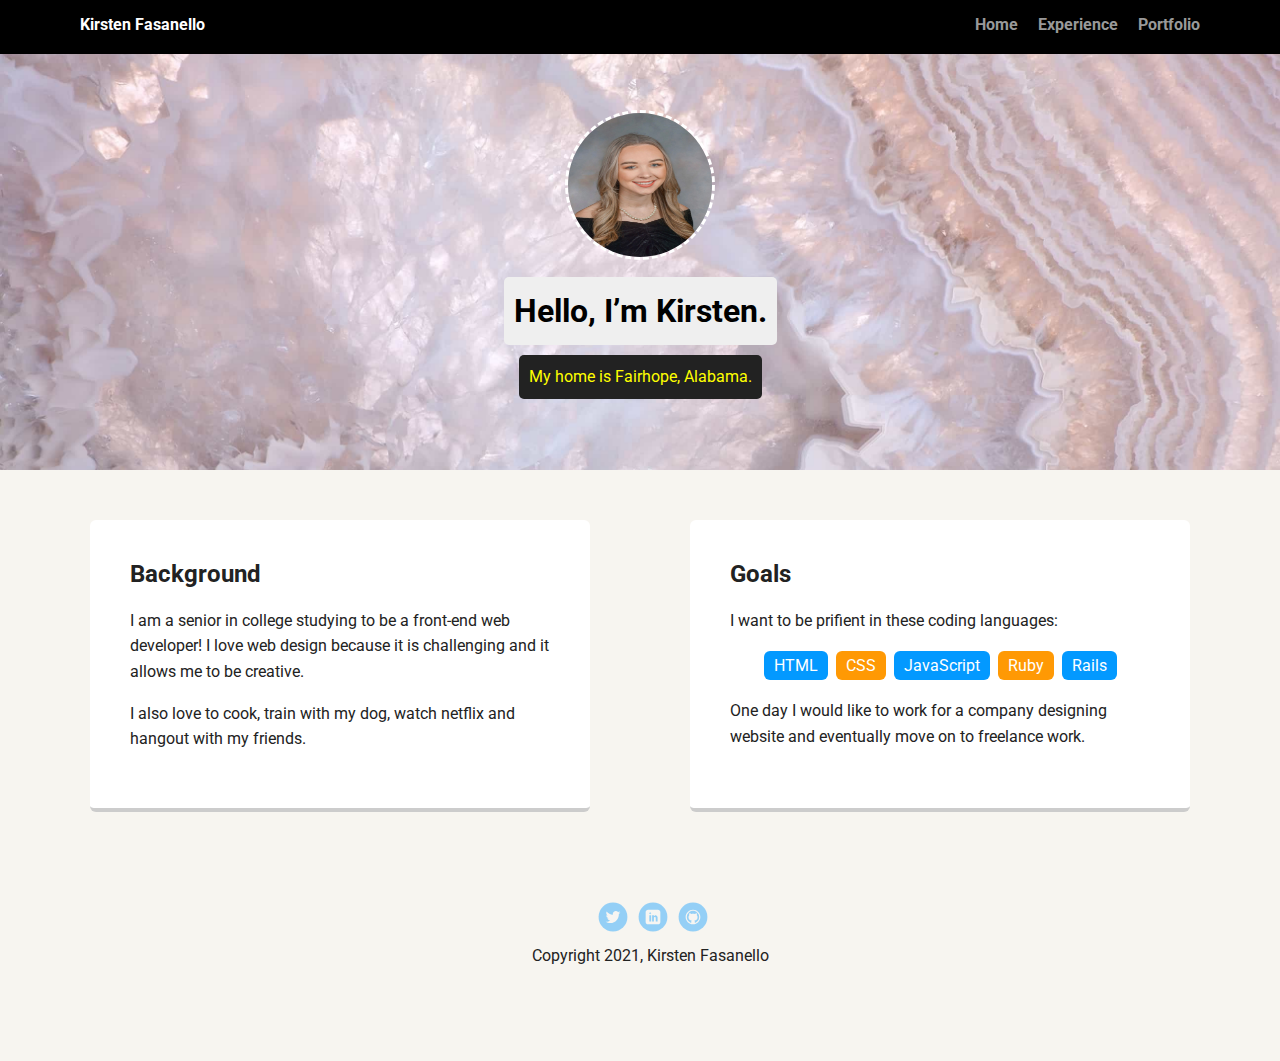
==== index.html @ e73f9498 "added background img" ====
<!doctype html>
<html lang="en">
<head>
  <meta charset="utf-8">
  <title>Kirsten Fasanello's Profile</title>
  <meta name="viewport" content="width=device-width, initial-scale=1.0">
  <link rel="stylesheet" href="styles.css">
  <link href="https://fonts.googleapis.com/css?family=Muli%7CRoboto:400,300,500,700,900" rel="stylesheet"></head>
  <body>

    <div class="main-nav">
        <ul class="nav">
          <li class="name">Kirsten Fasanello</li>
          <li><a href="index.html">Home</a></li>
          <li><a href="experience">Experience</a></li>
          <li><a href="digital making/portfolio/ .png">Portfolio</a></li>
        </ul>
    </div>

    <header>
      <img src="images/comp copy.jpg" alt="proffesional picture of Kirsten Fasanello" class="profile-image">
      <h1 class="tag name">Hello, I’m Kirsten.</h1>
      <p class="tag location">My home is Fairhope, Alabama.</p>
    </header>

    <main class="flex">
      <div class="card">
        <h2>Background</h2>
        <p>I am  a senior in college studying to be a front-end web developer! I love web design because it is challenging and it allows me to be creative.</p>
        <p>I also love to cook, train with my dog, watch netflix and hangout with my friends.</p>
      </div> 

      <div class="card">
        <h2>Goals</h2>
        <p>I want to be prifient in these coding languages:</p>
        <ul class="skills">
          <li>HTML</li>
          <li>CSS</li>
          <li>JavaScript</li>
          <li>Ruby</li>
          <li>Rails</li>
        </ul>
        <p>One day I would like to work for a company designing website and eventually move on to freelance work.</p>
      </div> 

    </main>
    <footer>
      <ul>
        <li><a href="https://www.instagram.com/kirstenfass/" class="social twitter">Instagram</a></li>
        <li><a href="https://www.linkedin.com/in/kirsten-fasanello-00a2011b7/" class="social linkedin">LinkedIn</a></li>
        <li><a href="https://github.com/kfas07" class="social github">Github</a></li>
      </ul>
      <p class="copyright">Copyright 2021, Kirsten Fasanello</p>
    </footer>
  </body>
  </html>
---- styles.css ----
/* Global Layout Set-up */
* { 
  box-sizing: border-box;
}
  
body {
  margin: 0;
  padding: 0;
  text-align: center;
  font-family: 'Roboto', sans-serif;
  color: #222;
  background: #f7f5f0;
}
/* Link Styles */

a {
  text-decoration: none;
  color: #999;
}
a:hover {
  color: #6633ff;
}

/* Section Styles */

.main-nav {
  width: 100%;
  background: black;
  min-height: 30px;
  padding: 10px;
  position: fixed;
  text-align: center;
}
.nav {
  display: flex;
  justify-content: space-around;
  font-weight: 700;
  list-style-type: none;
  margin: 0 auto;
  padding: 0;
}

.nav .name {
    display: block;
    margin-right: auto;
    color: white;
}
.nav li {
  padding: 5px 10px 10px 10px;
}
.nav a {
  transition: all .5s;
}
.nav a:hover {
  color: white
}

header {
  text-align: center;
  background: url('images/m2046_1s_White-cream-light-pink-natural-geode-wall-mural-Under-the-Covers_Mural-Pattern.jpg') no-repeat top center ;
  background-size: cover;
  overflow: hidden;
  padding-top: 60px;
}
header {
  line-height: 1.5;
}
header .profile-image {
  margin-top: 50px;
  width: 150px;
  height: 150px;
  border-radius: 50%;
  border: 3px dashed white;
  transition: all .5s;
}
header .profile-image:hover {
  transform: scale(1.2) rotate(5deg);
}
.tag {
  background-color: #efefef;
  color: black;
  padding: 10px;
  border-radius: 5px;
  display: table;
  margin: 10px auto;
} 
.location {
  background-color: #222;
  color: yellow;
}
.card {
  margin: 30px;
  padding: 20px 40px 40px;
  max-width: 500px;
  text-align: left;
  background: #fff;
  border-bottom: 4px solid #ccc;
  border-radius: 6px;
  transition: all .5s;
}
.card:hover {
  border-color: #ff99ff;
}

ul.skills {
  padding: 0;
  text-align: center;
}

.skills li {
  border-radius: 6px;
  display: inline-block;
  background: #ff9904;
  color: white;
  padding: 5px 10px;
  margin: 2px;
}

.skills li:nth-child(odd) {
  background: #0399ff;
}

footer {
  width: 100%;
  min-height: 30px;
  padding: 20px 0 40px 20px;
}

footer .copyright {
  top: -8px;
  font-size: .75em;
}

footer ul {
  list-style-type: none;
  margin: 0;
  padding: 0;
}

footer ul li {
  display: inline-block;
}

a.social {
  display: inline-block;
  text-indent: -9999px;
  margin-left: 5px;
  width: 30px;
  height: 30px;
  background-size: 30px 30px;
  opacity: .4;
  transition: all .5s;
}
a.twitter {
  background-image: url(images/twitter.svg);
}
a.linkedin {
  background-image: url(images/linkedin.svg);
}
a.github {
  background-image: url(images/github.svg);
}
a.social:hover {
  opacity: 1;
}
.clearfix {
  clear: both;
}

/* Styles for larger screens */
@media screen and (min-width: 720px) {
  
  .flex {
      display: -ms-flexbox;      /* TWEENER - IE 10 */
      display: flex; 
      max-width: 1200px;
      -ms-flex-pack: distribute;
      justify-content: space-around;
      margin: 0 auto;
  }

  header {
    min-height: 470px;
  }

  .nav {
    max-width: 1200px;
    padding: 0 30px;
  }


  main {
    padding-top: 20px;
  }

  main p {
    line-height: 1.6em;
  }

  footer {
    font-size: 1.3em;
    max-width: 1200px;
    margin: 40px auto;
  }

}
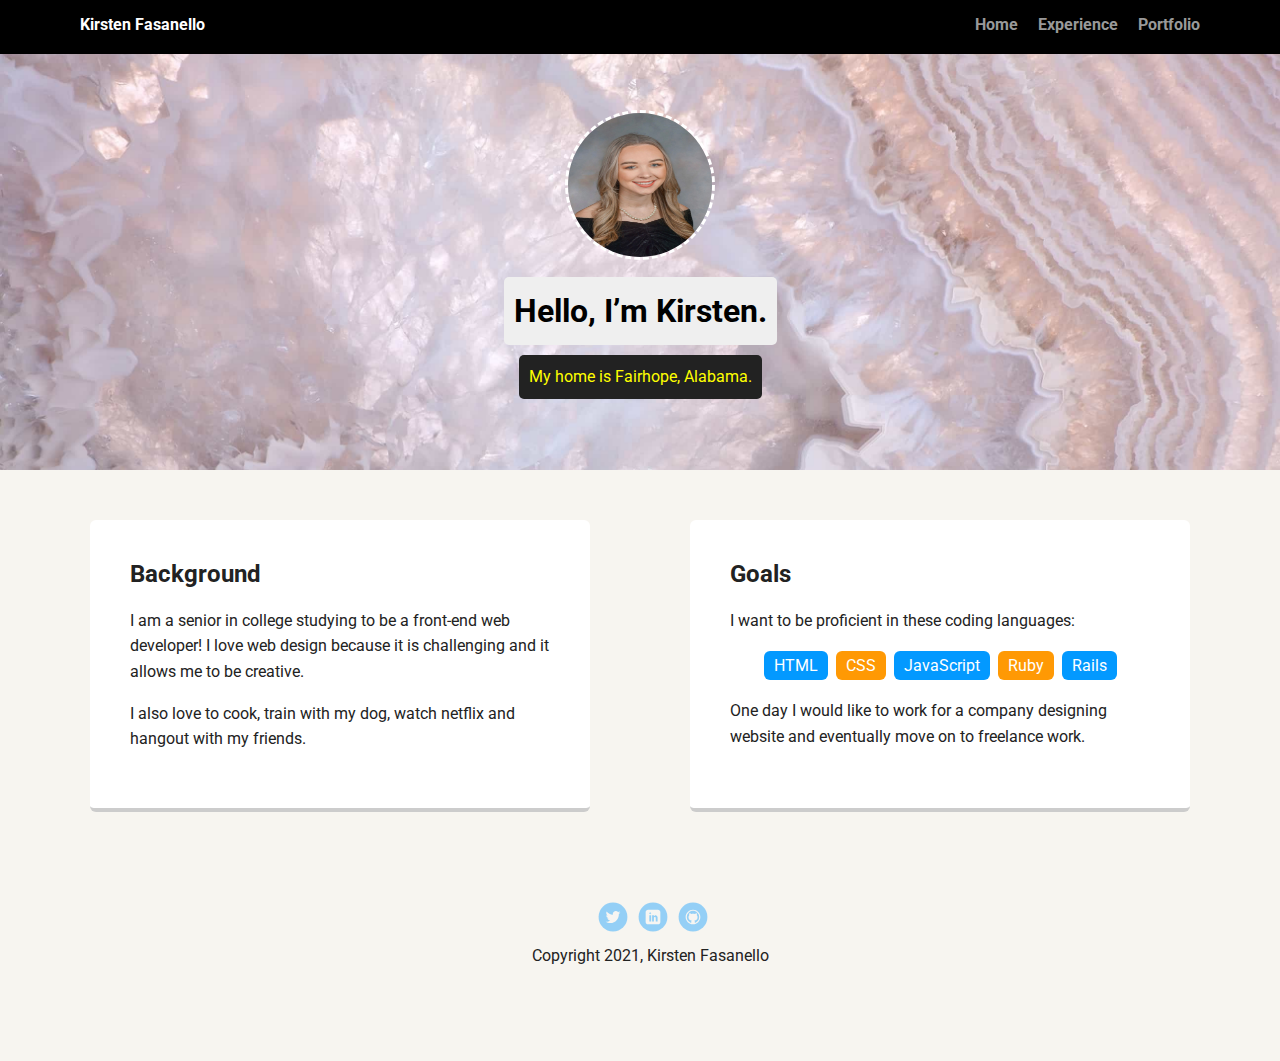
==== commit e4f95ed3: "fixed broken links" ====
--- a/index.html
+++ b/index.html
@@ -12,13 +12,13 @@
         <ul class="nav">
           <li class="name">Kirsten Fasanello</li>
           <li><a href="index.html">Home</a></li>
-          <li><a href="experience">Experience</a></li>
-          <li><a href="digital making/portfolio/ .png">Portfolio</a></li>
+          <li><a href="experience.html">Experience</a></li>
+          <li><a href="digital-making/portfolio/indextwo.html">Portfolio</a></li>
         </ul>
     </div>
 
     <header>
-      <img src="images/comp copy.jpg" alt="proffesional picture of Kirsten Fasanello" class="profile-image">
+      <img src="images/compcopy.jpg" alt="proffesional-picture-of-Kirsten-Fasanello" class="profile-image">
       <h1 class="tag name">Hello, I’m Kirsten.</h1>
       <p class="tag location">My home is Fairhope, Alabama.</p>
     </header>
@@ -32,7 +32,7 @@
 
       <div class="card">
         <h2>Goals</h2>
-        <p>I want to be prifient in these coding languages:</p>
+        <p>I want to be proficient in these coding languages:</p>
         <ul class="skills">
           <li>HTML</li>
           <li>CSS</li>
